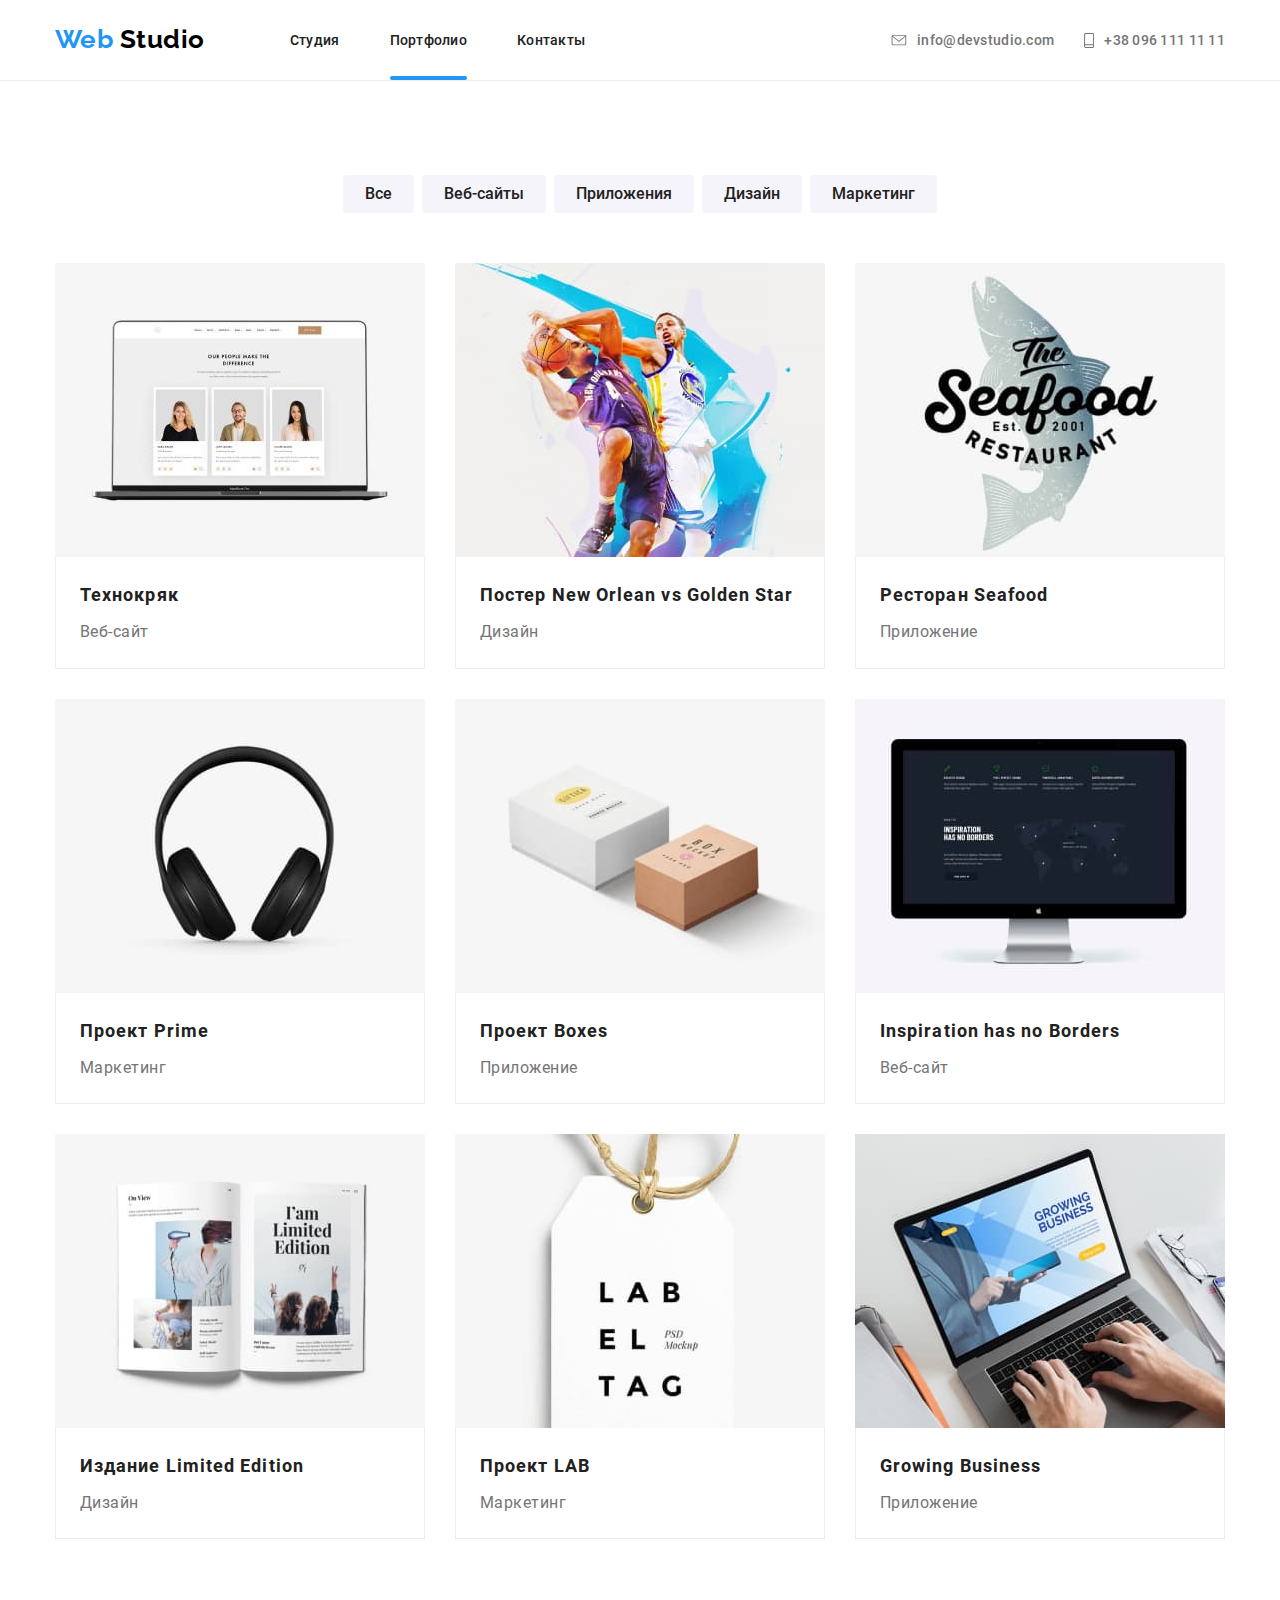
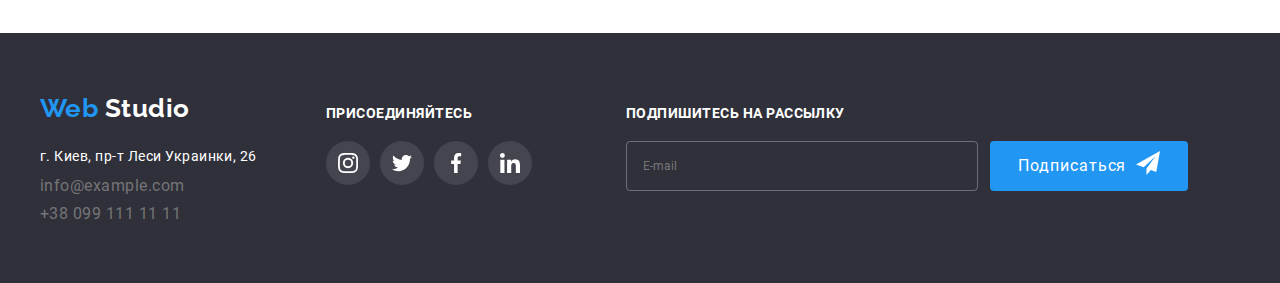
==== portfolio.html @ 74421fc1 "copies the repository goit-markup-hw-06" ====
<!DOCTYPE html>
<html lang="ru">
  <head>
    <meta charset="UTF-8" />
    <meta name="viewport" content="width=device-width, initial-scale=1.0" />
    <title>Портфолио</title>
    <link
      href="https://fonts.googleapis.com/css2?family=Raleway:wght@700&family=Roboto:wght@400;500;700&display=swap"
      rel="stylesheet"
    />
    <link rel="stylesheet" href="./css/normalize.css" />
    <link rel="stylesheet" href="./css/styles.css" />
  </head>
  <body>
    <!-- Header -->
    <header class="border-bottom">
      <div class="container">
        <nav>
          <!-- logo -->
          <a href="./index.html" class="logo"><span>Web</span> Studio</a>
          <!-- Site navigation -->
          <ul class="site-nav">
            <li><a href="./index.html">Студия</a></li>
            <li>
              <a class="current" href="./portfolio.html">Портфолио</a>
            </li>
            <li><a href="#!">Контакты</a></li>
          </ul>
        </nav>
        <a href="mailto:info@example.com" class="header-mail-tel mail">
          <svg class="icon" width="16" height="11">
            <use href="images/symbol-defs-optimized.svg#icon-letter"></use>
          </svg>
          info@devstudio.com</a
        >
        <a href="tel:+380961111111" class="header-mail-tel tel">
          <svg class="icon" width="10" height="15">
            <use href="images/symbol-defs-optimized.svg#icon-tel"></use></svg
          >+38 096 111 11 11</a
        >
      </div>
    </header>
    <!-- Main -->
    <main>
      <!-- Portfolio -->
      <section class="portfolio">
        <div class="container">
          <h1>Наши работы</h1>
          <!-- Filter -->
          <ul class="portfolio-filter">
            <li>
              <button type="button" class="portfolio-filter-button">Все</button>
            </li>
            <li>
              <button type="button" class="portfolio-filter-button">
                Веб-сайты
              </button>
            </li>
            <li>
              <button type="button" class="portfolio-filter-button">
                Приложения
              </button>
            </li>
            <li>
              <button type="button" class="portfolio-filter-button">
                Дизайн
              </button>
            </li>
            <li>
              <button type="button" class="portfolio-filter-button">
                Маркетинг
              </button>
            </li>
          </ul>
          <!-- Works -->
          <ul class="works">
            <li class="item">
              <div class="item-description-scene">
                <div class="item-description">
                  <p>
                    Технокряк это современная площадка распространения
                    коронавируса. Компании используют эту платформу для
                    цифрового шпионажа и атак на защищённые сервера конкурентов.
                  </p>
                </div>
              </div>
              <img
                src="./images/portfolio/works/technokryak.jpg"
                alt="Веб-сайт Технокряк"
                width="370"
              />
              <div class="item-title">
                <h2>Технокряк</h2>
                <p class="portfolio-project-type">Веб-сайт</p>
              </div>
            </li>
            <li class="item">
              <div class="item-description-scene">
                <div class="item-description">
                  <p>
                    Lorem ipsum dolor, sit amet consectetur adipisicing elit.
                    Similique reprehenderit distinctio debitis dolorum enim,
                    eius laboriosam, quibusdam excepturi quasi harum ipsum
                    nesciunt cum vero voluptates ratione veniam sunt dolorem
                    ipsa. 1 Lorem ipsum dolor, sit amet consectetur adipisi
                  </p>
                </div>
              </div>
              <img
                src="./images/portfolio/works/new_orlean_vs_golden_star.jpg"
                alt="Постер New Orlean против Golden Star"
                width="370"
              />
              <div class="item-title">
                <h2>Постер New Orlean vs Golden Star</h2>
                <p class="portfolio-project-type">Дизайн</p>
              </div>
            </li>
            <li class="item">
              <div class="item-description-scene">
                <div class="item-description">
                  <p>
                    Lorem ipsum dolor, sit amet consectetur adipisicing elit.
                    Similique reprehenderit distinctio debitis dolorum enim,
                    eius laboriosam, quibusdam excepturi quasi harum ipsum
                    nesciunt cum vero voluptates ratione veniam sunt dolorem
                    ipsa. 1 Lorem ipsum dolor, sit amet consectetur adipisicing
                    elit. Similique reprehenderit distinctio debitis dolorum
                    enim, eius laboriosam, quibusdam excepturi quasi harum ipsum
                    nesciunt cum vero voluptates ratione veniam sunt dolorem
                    ipsa.
                  </p>
                </div>
              </div>
              <img
                src="./images/portfolio/works/restaurant_seafood.jpg"
                alt="Приложение ресторана Seafood"
                width="370"
              />
              <div class="item-title">
                <h2>Ресторан Seafood</h2>
                <p class="portfolio-project-type">Приложение</p>
              </div>
            </li>
            <li class="item">
              <div class="item-description-scene">
                <div class="item-description">
                  <p>
                    Lorem ipsum dolor, sit amet consectetur adipisicing elit.
                    Similique reprehenderit distinctio debitis dolorum enim,
                    eius laboriosam, quibusdam excepturi quasi harum ipsum
                    nesciunt cum vero voluptates ratione veniam sunt dolorem
                    ipsa.
                  </p>
                </div>
              </div>
              <img
                src="./images/portfolio/works/project_prime.jpg"
                alt="Наушники"
                width="370"
              />
              <div class="item-title">
                <h2>Проект Prime</h2>
                <p class="portfolio-project-type">Маркетинг</p>
              </div>
            </li>
            <li class="item">
              <div class="item-description-scene">
                <div class="item-description">
                  <p>
                    Lorem ipsum dolor, sit amet consectetur adipisicing elit.
                    Similique reprehenderit distinctio debitis dolorum enim,
                    eius laboriosam, quibusdam excepturi quasi harum ipsum
                    nesciunt cum vero voluptates ratione veniam sunt dolorem
                    ipsa.
                  </p>
                </div>
              </div>
              <img
                src="./images/portfolio/works/project_boxes.jpg"
                alt="Коробки"
                width="370"
              />
              <div class="item-title">
                <h2>Проект Boxes</h2>
                <p class="portfolio-project-type">Приложение</p>
              </div>
            </li>
            <li class="item">
              <div class="item-description-scene">
                <div class="item-description">
                  <p>
                    Lorem ipsum dolor, sit amet consectetur adipisicing elit.
                    Similique reprehenderit distinctio debitis dolorum enim,
                    eius laboriosam, quibusdam excepturi quasi harum ipsum
                    nesciunt cum vero voluptates ratione veniam sunt dolorem
                    ipsa.
                  </p>
                </div>
              </div>
              <img
                src="./images/portfolio/works/inspiration_has_no_borders.jpg"
                alt="Монитор"
                width="370"
              />
              <div class="item-title">
                <h2>Inspiration has no Borders</h2>
                <p class="portfolio-project-type">Веб-сайт</p>
              </div>
            </li>
            <li class="item">
              <div class="item-description-scene">
                <div class="item-description">
                  <p>
                    Lorem ipsum dolor, sit amet consectetur adipisicing elit.
                    Similique reprehenderit distinctio debitis dolorum enim,
                    eius laboriosam, quibusdam excepturi quasi harum ipsum
                    nesciunt cum vero voluptates ratione veniam sunt dolorem
                    ipsa.
                  </p>
                </div>
              </div>
              <img
                src="./images/portfolio/works/limited_adition.jpg"
                alt="Журнал"
                width="370"
              />
              <div class="item-title">
                <h2>Издание Limited Edition</h2>
                <p class="portfolio-project-type">Дизайн</p>
              </div>
            </li>
            <li class="item">
              <div class="item-description-scene">
                <div class="item-description">
                  <p>
                    Lorem ipsum dolor, sit amet consectetur adipisicing elit.
                    Similique reprehenderit distinctio debitis dolorum enim,
                    eius laboriosam, quibusdam excepturi quasi harum ipsum
                    nesciunt cum vero voluptates ratione veniam sunt dolorem
                    ipsa.
                  </p>
                </div>
              </div>
              <img
                src="./images/portfolio/works/project_lab.jpg"
                alt="Бирка"
                width="370"
              />
              <div class="item-title">
                <h2>Проект LAB</h2>
                <p class="portfolio-project-type">Маркетинг</p>
              </div>
            </li>
            <li class="item">
              <div class="item-description-scene">
                <div class="item-description">
                  <p>
                    Lorem ipsum dolor, sit amet consectetur adipisicing elit.
                    Similique reprehenderit distinctio debitis dolorum enim,
                    eius laboriosam, quibusdam excepturi quasi harum ipsum
                    nesciunt cum vero voluptates ratione veniam sunt dolorem
                    ipsa.
                  </p>
                </div>
              </div>
              <img
                src="./images/portfolio/works/growing_business.jpg"
                alt="Ноутбук"
                width="370"
              />
              <div class="item-title">
                <h2>Growing Business</h2>
                <p class="portfolio-project-type">Приложение</p>
              </div>
            </li>
          </ul>
        </div>
      </section>
    </main>
    <!-- Footer -->
    <footer>
      <div class="footer container">
        <div class="contacts">
          <a href="./index.html" class="logo"><span>Web</span> Studio</a>
          <address>г. Киев, пр-т Леси Украинки, 26</address>
          <a href="mailto:info@example.com" class="mail-tel"
            >info@example.com</a
          >
          <a href="tel:+380961111111" class="mail-tel">+38 099 111 11 11</a>
        </div>
        <div class="social-networks">
          <p>Присоединяйтесь</p>
          <ul class="items">
            <li class="item">
              <a href="#!">
                <svg width="20" height="20">
                  <title>Inst</title>
                  <use
                    href="images/symbol-defs-optimized.svg#icon-instagram"
                  ></use></svg
              ></a>
            </li>
            <li class="item">
              <a href="#!">
                <svg width="20" height="20">
                  <title>Twitter</title>
                  <use
                    href="images/symbol-defs-optimized.svg#icon-twitter"
                  ></use></svg
              ></a>
            </li>
            <li class="item">
              <a href="#!">
                <svg width="20" height="20">
                  <title>Facebook</title>
                  <use
                    href="images/symbol-defs-optimized.svg#icon-facebook"
                  ></use></svg
              ></a>
            </li>
            <li class="item">
              <a href="#!">
                <svg width="20" height="20">
                  <title>LinkedIn</title>
                  <use
                    href="images/symbol-defs-optimized.svg#icon-linkedin"
                  ></use></svg
              ></a>
            </li>
          </ul>
        </div>
        <div class="distribution">
          <p>Подпишитесь на рассылку</p>
          <form class="subscribe-form" action="#!">
            <input type="email" name="email" / placeholder="E-mail">
            <button type="button" name="subscribe">
              Подписаться
              <svg class="subscribe-svg" width="20" height="20">
                <title>Paper plane</title>
                <use href="images/symbol-defs-optimized.svg#paper-plane"></use>
              </svg>
            </button>
          </form>
        </div>
      </div>
    </footer>
  </body>
</html>
---- css/styles.css ----
/* fonts*/
@font-face {
  font-family: 'roboto';
  src: url('../fonts/Roboto/400.ttf');
  font-weight: 400;
  font-style: normal;
}
@font-face {
  font-family: 'roboto';
  src: url('../fonts/Roboto/500.ttf');
  font-weight: 500;
  font-style: normal;
}
@font-face {
  font-family: 'roboto';
  src: url('../fonts/Roboto/700.ttf');
  font-weight: 700;
  font-style: normal;
}
@font-face {
  font-family: 'roboto';
  src: url('../fonts/Roboto/900.ttf');
  font-weight: 900;
  font-style: normal;
}
@font-face {
  font-family: 'Raleway';
  src: url('../fonts/Raleway/700.ttf');
  font-weight: 700;
  font-style: normal;
}

/* Colors
primary title text(black)      #212121
primary text(grey)             #757575
white                          #FFFFFF
black                          #000000
accent(blue)                   #2196F3
grey color                     #F5F4FA
transparent white              255, 255, 255, 0.6
 */
:root {
  --primary-title-text-color: #212121;
  --primary-text-color: #757575;
  --accent-color: #2196f3;
  --secondary-color: #ffffff;
  --black-color: #000000;
  --mail-tel-color: rgba(255, 255, 255, 1);
  --grey-color: #f5f4fa;
}
html {
  box-sizing: border-box;
}
*,
*::before,
*::after {
  box-sizing: inherit;
  outline-color: var(--accent-color);
}
body {
  color: var(--primary-text-color);
  background-color: #ffffff;
  font-family: roboto, sans-serif;
  font-style: normal;
  letter-spacing: 0.03em;
  margin: 0;
}
h1,
h2,
h3,
h4,
h5,
h6 {
  color: var(--primary-title-text-color);
  margin: 0;
}
h2 {
  font-style: normal;
  font-weight: 700;
  font-size: 36px;
  line-height: 1.17;
  text-align: center;
}
p {
  margin: 0;
}
a {
  color: inherit;
  text-decoration: none;
  transition-duration: 250ms;
  transition-timing-function: cubic-bezier(0.4, 0, 0.2, 1);
}
button {
  transition-duration: 250ms;
  transition-timing-function: cubic-bezier(0.4, 0, 0.2, 1);
}
input[type='text'],
input[type='tel'],
input[type='email'],
textarea {
  display: block;
  padding: 12px 16px;

  border: 1px solid rgba(33, 33, 33, 0.2);
  border-radius: 4px;
  background-color: transparent;
  font-size: 12px;
  line-height: 14px;
  letter-spacing: 0.01em;
  min-width: 448px;
  resize: none;
}

ul {
  margin: 0;
  padding: 0;

  list-style: none;
}
address {
  font-style: normal;
  font-weight: 400;
  font-size: 14px;
  line-height: 1.71;
  color: var(--secondary-color);
}
img {
  display: block;
}
section {
  padding: 94px 0;
}

/* Utilities */
.container {
  margin: 0 auto;
  padding: 0 15px;

  width: 1200px;
}
/* Header */
header > .container {
  display: flex;
  align-items: center;
}
header.border-bottom {
  border-bottom: 1px solid #ececec;
}
/* Logo */
.logo {
  color: var(--black-color);
  font-family: Raleway, sans-serif;
  font-weight: bold;
  font-size: 26px;
  line-height: 1.2;
}
.logo > span {
  color: var(--accent-color);
}
/* Site navigation */
nav {
  display: flex;
  align-items: center;
}
.site-nav {
  margin-left: 85px;

  display: flex;
}
.site-nav .current:after {
  bottom: 0;

  content: '';
  display: block;
  position: absolute;
  height: 4px;
  width: 100%;
  border-radius: 2px;
  background-color: var(--accent-color);
}
.site-nav > li {
  margin-left: 50px;
}
.site-nav > li:first-child {
  margin-left: 0;
}
.site-nav a {
  margin: auto;
  padding: 32px 0;

  display: block;
  position: relative;
  color: var(--primary-title-text-color);
  font-weight: 500;
  font-size: 14px;
  letter-spacing: 0.02em;
}
.site-nav a:hover,
.site-nav a:focus {
  color: var(--accent-color);
}
/* Mail and tel header */
header .tel {
  margin-left: 30px;

  display: flex;
  align-items: center;
}
header .tel > .icon {
  margin-right: 10px;

  fill: currentColor;
}
header .mail {
  margin-left: auto;

  display: flex;
  align-items: center;
}
header .mail > .icon {
  margin-right: 10px;

  fill: currentColor;
}
.header-mail-tel {
  font-weight: 500;
  font-size: 14px;
  letter-spacing: 0.02em;
}
.header-mail-tel:hover,
.header-mail-tel:focus {
  color: var(--accent-color);
}
/* Main index.html */
/* Hero */
.hero {
  margin: 0 auto;
  padding: 200px 0;

  text-align: center;
  max-width: 1600px;
  background-image: linear-gradient(
      rgba(47, 48, 58, 0.8),
      rgba(47, 48, 58, 0.8)
    ),
    url('../images/main/hero_bg.jpg');
  background-position: center;
  background-repeat: no-repeat;
  background-size: cover;
}
.hero h1 {
  margin-bottom: 30px;

  color: var(--secondary-color);
  font-style: normal;
  font-weight: 900;
  font-size: 44px;
  line-height: 1.36;
  letter-spacing: 0.06em;
  text-transform: uppercase;
}
.hero a {
  margin: auto;
  padding: 20px 32px;

  display: inline-block;
  color: var(--secondary-color);
  background-color: var(--accent-color);
  letter-spacing: 0.06em;
  border-radius: 4px;
  min-width: 200px;
  min-height: 50px;
}
/* Our advantages */

.advantages .items {
  display: flex;
}
.advantages .item:not(:first-child) {
  margin-left: 30px;
}
.advantages .item {
  width: 270px;
}
.advantages .background-item {
  margin-bottom: 30px;

  display: flex;
  justify-content: center;
  align-items: center;
  min-width: 270px;
  min-height: 120px;
  background-color: var(--grey-color);
}
.advantages h2 {
  display: none;
}
.advantages h3 {
  margin-bottom: 10px;

  font-weight: 700;
  font-size: 14px;
  text-transform: uppercase;
}
.advantages p {
  font-size: 14px;
  line-height: 1.7;
}
/* What we can */
.we-can {
  padding-top: 0;
}
.we-can .items {
  display: flex;
}
.we-can .item {
  position: relative;
}
.we-can .item:not(:first-child) {
  margin-left: 30px;
}
.we-can h2 {
  margin-bottom: 50px;
}
.we-can .background {
  position: absolute;
  bottom: 0;

  display: flex;
  justify-content: center;
  align-items: center;
  width: 100%;
  height: 70px;
  background-color: rgba(47, 48, 58, 0.8);
}
.we-can .caption {
  font-weight: 700;
  font-size: 14px;
  text-transform: uppercase;
  color: var(--secondary-color);
}
/* Our team */
.team {
  background-color: var(--grey-color);
}
.team h2 {
  margin-bottom: 50px;
}
.team .items {
  display: flex;
}
.team .teammate-card {
  padding-bottom: 24px;

  background-color: var(--secondary-color);
  border-radius: 0 0 4px 4px;
  box-shadow: 0px 4px 4px rgba(0, 0, 0, 0.25);
}
.team .teammate-card:not(:first-child) {
  margin-left: 30px;
}
.team h3 {
  margin-top: 30px;
  margin-bottom: 10px;

  font-style: normal;
  font-weight: 500;
  font-size: 16px;
  line-height: 1.2;
  text-align: center;
}
.team p {
  margin-bottom: 16px;

  font-size: 16px;
  line-height: 1.2;
  text-align: center;
}
.social-networks {
  display: flex;
  justify-content: center;
}
.social-networks .item a {
  display: flex;
  justify-content: center;
  align-items: center;
  min-width: 44px;
  min-height: 44px;
  border-radius: 50%;
  fill: currentColor;
}
.social-networks a:hover,
.social-networks a:focus {
  background-color: var(--accent-color);
  color: var(--secondary-color);
  fill: var(--secondary-color);
}
.social-networks .item:not(:first-child) {
  margin-left: 10px;
}
/* Our clients */
.clients h2 {
  margin-bottom: 50px;

  font-style: normal;
  font-weight: 700;
  font-size: 36px;
  text-align: center;
}
.clients .items {
  display: flex;
  justify-content: center;
}
.clients .items a {
  display: flex;
  justify-content: center;
  align-items: center;
  min-width: 170px;
  min-height: 90px;
  fill: var(--primary-text-color);
  border: 1px solid var(--primary-text-color);
  border-radius: 4px;
}
.clients .items a:hover,
.clients .items a:focus {
  fill: var(--accent-color);
  border: 1px solid var(--accent-color);
}
.clients .item:not(:first-child) {
  margin-left: 30px;
}
/* Main portfolio.html */
/* Portfolio */
.portfolio h1 {
  display: none;
}
.portfolio-filter {
  display: flex;
  justify-content: center;
  margin-bottom: 50px;
}
.portfolio-filter-button {
  padding: 6px 22px;

  border: none;
  border-radius: 4px;
  background-color: var(--grey-color);
  color: var(--primary-title-text-color);
  font-family: Roboto;
  font-weight: 500;
  font-size: 16px;
  line-height: 1.63;
  text-align: center;
}
.portfolio-filter li:not(:first-child) {
  margin-left: 8px;
}
.portfolio-filter-button:hover,
.portfolio-filter-button:focus {
  color: var(--secondary-color);
  background-color: var(--accent-color);
  box-shadow: 0px 4px 4px rgba(0, 0, 0, 0.25);
  cursor: pointer;
}
/* Works */
.works {
  display: flex;
  flex-wrap: wrap;
}
.works .item:not(:nth-child(3n)) {
  margin-right: 30px;
}
.works .item:not(:nth-child(-n + 3)) {
  margin-top: 30px;
}
.works .item:hover,
.works .item:focus {
  box-shadow: 0px 4px 4px rgba(0, 0, 0, 0.25);
  cursor: pointer;
  transition-duration: 250ms;
  transition-timing-function: cubic-bezier(0.4, 0, 0.2, 1);
}
.works .item-title {
  padding: 20px 24px;

  border: 1px solid #eeeeee;
  border-top: none;
}
.portfolio h2 {
  margin: 0 0 4px;

  text-align: left;
  font-weight: 700;
  font-size: 18px;
  line-height: 2;
  letter-spacing: 0.06em;
}
.portfolio-project-type {
  font-size: 16px;
  line-height: 1.9;
}
.works .item {
  position: relative;
}
.works .item-description-scene {
  overflow: hidden;
  position: absolute;
  top: 0;
  left: 0;
  height: 294px;
}
.works .item-description {
  padding: 63px 24px;

  background-color: rgba(33, 150, 243, 0.9);
  transform: translateY(100%);
  transition-duration: 250ms;
  transition-timing-function: cubic-bezier(0.4, 0, 0.2, 1);
  opacity: 0;
}
.works .item:hover .item-description,
.works .item:focus .item-description {
  transform: translateY(0);
  opacity: 1;
}
.item-description p {
  font-size: 18px;
  line-height: 28px;
  color: var(--secondary-color);
}

/* Footer */
footer {
  background-color: #2f303a;
}
.footer {
  padding: 60px 0;

  display: flex;
}
/* Contacts */
.footer .contacts {
  margin-right: 69px;
}
.footer .logo {
  display: block;
  margin-bottom: 20px;
  color: var(--secondary-color);
}
.footer .mail-tel {
  margin-top: 9px;

  display: block;
}
.footer .social-networks {
  padding-top: 12px;

  display: flex;
  flex-direction: column;
  justify-content: start;
}
/* Social-networks */
.footer .social-networks a {
  background-color: rgba(255, 255, 255, 0.1);
  fill: var(--secondary-color);
}
.footer .social-networks a:hover,
.footer .social-networks a:focus {
  background-color: var(--accent-color);
}

.footer .social-networks p {
  margin-bottom: 20px;

  font-weight: 700;
  font-size: 14px;
  text-transform: uppercase;
  color: var(--secondary-color);
}
.footer .social-networks .items {
  display: flex;
}
.footer .social-networks .item:not(:first-child) {
  margin-left: 10px;
}
/* Subscribe */
.footer .distribution {
  padding-top: 12px;
  margin-left: 94px;

  color: var(--secondary-color);
  font-style: normal;
  font-weight: 700;
  font-size: 14px;
  text-transform: uppercase;
}
.footer .subscribe-form {
  margin-top: 20px;

  display: flex;
}
.subscribe-form input[type='email'] {
  padding: 15px 16px;

  min-width: 352px;
  border: 1px solid rgba(255, 255, 255, 0.3);
}
.subscribe-form button {
  margin-left: 12px;
  padding: 10px 28px;

  display: flex;
  border: none;
  border-radius: 4px;
  background-color: var(--accent-color);
  color: var(--secondary-color);
  font-size: 16px;
  line-height: 30px;
  letter-spacing: 0.06em;
  text-align: center;
}
.subscribe-form button:hover {
  cursor: pointer;
}
.subscribe-form .subscribe-svg {
  margin-left: 10px;

  width: 24px;
  height: 24px;
}

/* Modal window */
.backdrop {
  position: fixed;
  top: 0;
  left: 0;
  width: 100%;
  height: 100%;
  background-color: rgba(47, 48, 58, 0.8);
  opacity: 1;
  transition: opacity 250ms cubic-bezier(0.4, 0, 0.2, 1);
}
.backdrop.is-hidden {
  opacity: 0;
  pointer-events: none;
}
.backdrop.is-hidden .modal {
  transform: translate(-50%, -50%) scale(1.1);
}
.modal {
  padding: 40px;
  position: absolute;
  top: 50%;
  left: 50%;
  transform: translate(-50%, -50%) scale(1);

  display: inline-block;
  min-height: 581px;
  min-width: 528px;
  background-color: var(--secondary-color);
  transition: transform 250ms cubic-bezier(0.4, 0, 0.2, 1);
}
.modal .close-button {
  position: absolute;
  right: 8px;
  top: 8px;

  width: 30px;
  height: 30px;
  border: 1px solid rgba(0, 0, 0, 0.1);
  border-radius: 15px;
  background-color: transparent;
}
.modal .close-button:hover {
  fill: var(--accent-color);
  cursor: pointer;
}
.close-svg {
  position: absolute;
  top: 50%;
  left: 50%;
  transform: translate(-50%, -50%);
}
.modal-label {
  margin-bottom: 12px;

  font-weight: 700;
  font-size: 20px;
  line-height: 23px;
  text-align: center;
  letter-spacing: 0.03em;
}
.recall-form label {
  display: block;
  position: relative;
  font-size: 12px;
  line-height: 14px;
  letter-spacing: 0.01em;
}
.recall-form svg {
  position: absolute;
  bottom: 11px;
  left: 12px;
  transition-duration: 250ms;
  transition-timing-function: cubic-bezier(0.4, 0, 0.2, 1);
}
.recall-form input {
  padding-left: 42px;
  transition-duration: 250ms;
  transition-timing-function: cubic-bezier(0.4, 0, 0.2, 1);
}
.recall-form input:focus,
.recall-form textarea:focus,
.recall-form input:focus + svg {
  outline: none;
  fill: var(--accent-color);
  border-color: var(--accent-color);
}
.recall-form .agreements {
  padding-left: 35px;
  display: flex;
  align-items: center;
}
.recall-form .check-input {
  position: absolute;
  appearance: none;
}
.check-input:checked + .checkbox {
  background-color: var(--accent-color);
  border-color: var(--accent-color);
}
.check-input:checked + .checkbox > .checkbox-svg {
  fill: var(--secondary-color);
}
.agreements .checkbox {
  position: absolute;
  border: 2px solid var(--primary-title-text-color);
  border-radius: 2px;
  width: 15px;
  height: 15px;
  left: 14px;
  transition-duration: 250ms;
  transition-timing-function: cubic-bezier(0.4, 0, 0.2, 1);
}
.agreements .checkbox-svg {
  position: absolute;
  top: 0;
  left: 0;
  fill: transparent;
  transition-duration: 250ms;
  transition-timing-function: cubic-bezier(0.4, 0, 0.2, 1);
}

.recall-form .agreements a {
  text-decoration: underline;
  color: var(--accent-color);
}
.recall-form .name,
.recall-form .tel,
.recall-form .mail {
  margin-bottom: 10px;
}
.recall-form .comment {
  margin-bottom: 20px;
}
.agreements {
  margin-bottom: 30px;
}
.recall-form .send-button {
  padding: 10px 55px;
  margin-left: auto;
  margin-right: auto;

  display: flex;
  border: none;
  border-radius: 4px;
  background-color: var(--accent-color);
  color: var(--secondary-color);
  font-size: 16px;
  line-height: 30px;
  letter-spacing: 0.06em;
  text-align: center;
  box-shadow: 0px 4px 4px rgba(0, 0, 0, 0.15);
}
.recall-form .send-button:hover {
  cursor: pointer;
}
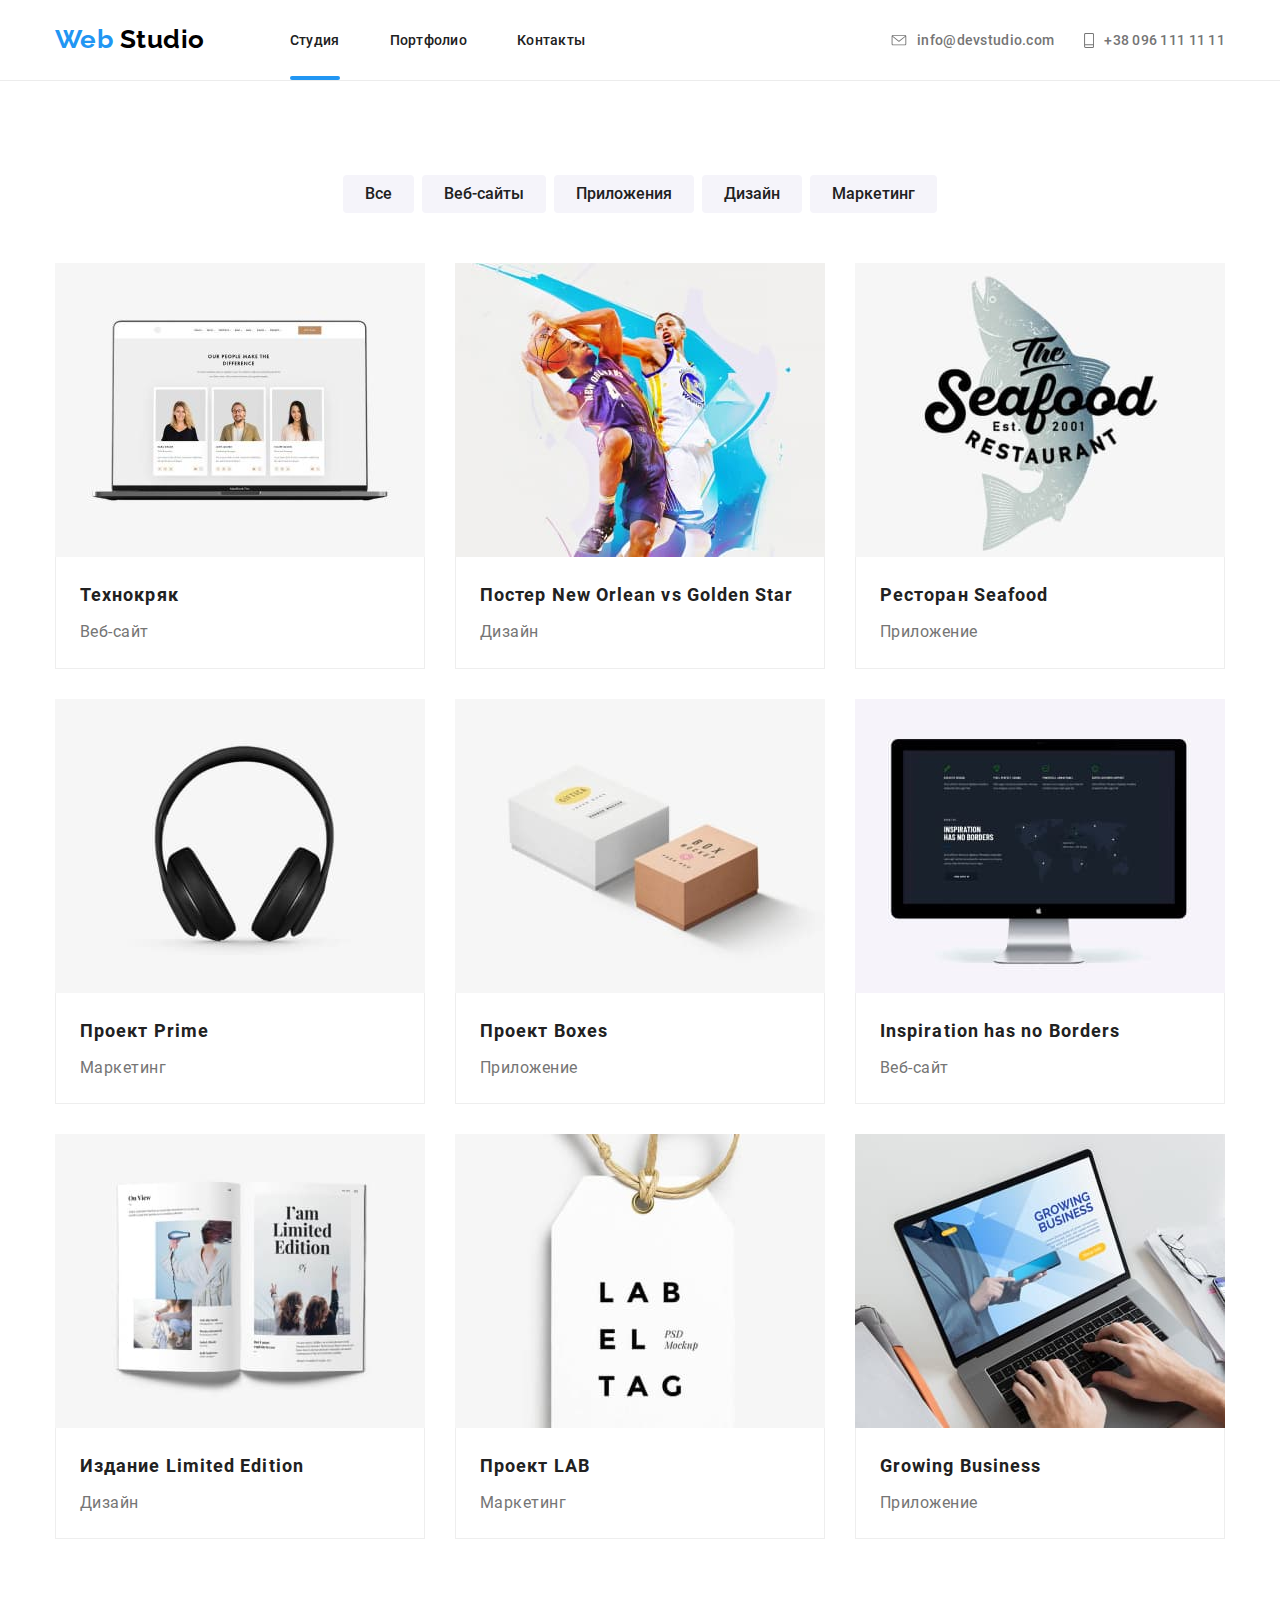
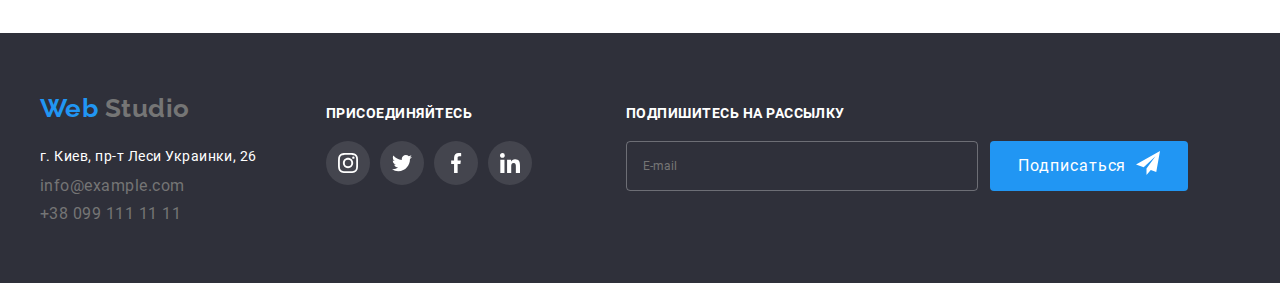
==== commit b5be7066: "adds scss files" ====
--- a/portfolio.html
+++ b/portfolio.html
@@ -4,26 +4,21 @@
     <meta charset="UTF-8" />
     <meta name="viewport" content="width=device-width, initial-scale=1.0" />
     <title>Портфолио</title>
-    <link
-      href="https://fonts.googleapis.com/css2?family=Raleway:wght@700&family=Roboto:wght@400;500;700&display=swap"
-      rel="stylesheet"
-    />
-    <link rel="stylesheet" href="./css/normalize.css" />
-    <link rel="stylesheet" href="./css/styles.css" />
+    <link rel="stylesheet" href="css/portfolio.min.css" />
   </head>
   <body>
     <!-- Header -->
     <header class="border-bottom">
       <div class="container">
-        <nav>
+        <nav class="nav-bar">
           <!-- logo -->
           <a href="./index.html" class="logo"><span>Web</span> Studio</a>
           <!-- Site navigation -->
           <ul class="site-nav">
-            <li><a href="./index.html">Студия</a></li>
-            <li>
-              <a class="current" href="./portfolio.html">Портфолио</a>
-            </li>
+            <li>
+              <a class="current" href="./index.html">Студия</a>
+            </li>
+            <li><a href="./portfolio.html">Портфолио</a></li>
             <li><a href="#!">Контакты</a></li>
           </ul>
         </nav>
@@ -91,7 +86,7 @@
               />
               <div class="item-title">
                 <h2>Технокряк</h2>
-                <p class="portfolio-project-type">Веб-сайт</p>
+                <p class="project-type">Веб-сайт</p>
               </div>
             </li>
             <li class="item">
@@ -113,7 +108,7 @@
               />
               <div class="item-title">
                 <h2>Постер New Orlean vs Golden Star</h2>
-                <p class="portfolio-project-type">Дизайн</p>
+                <p class="project-type">Дизайн</p>
               </div>
             </li>
             <li class="item">
@@ -139,7 +134,7 @@
               />
               <div class="item-title">
                 <h2>Ресторан Seafood</h2>
-                <p class="portfolio-project-type">Приложение</p>
+                <p class="project-type">Приложение</p>
               </div>
             </li>
             <li class="item">
@@ -161,7 +156,7 @@
               />
               <div class="item-title">
                 <h2>Проект Prime</h2>
-                <p class="portfolio-project-type">Маркетинг</p>
+                <p class="project-type">Маркетинг</p>
               </div>
             </li>
             <li class="item">
@@ -183,7 +178,7 @@
               />
               <div class="item-title">
                 <h2>Проект Boxes</h2>
-                <p class="portfolio-project-type">Приложение</p>
+                <p class="project-type">Приложение</p>
               </div>
             </li>
             <li class="item">
@@ -205,7 +200,7 @@
               />
               <div class="item-title">
                 <h2>Inspiration has no Borders</h2>
-                <p class="portfolio-project-type">Веб-сайт</p>
+                <p class="project-type">Веб-сайт</p>
               </div>
             </li>
             <li class="item">
@@ -227,7 +222,7 @@
               />
               <div class="item-title">
                 <h2>Издание Limited Edition</h2>
-                <p class="portfolio-project-type">Дизайн</p>
+                <p class="project-type">Дизайн</p>
               </div>
             </li>
             <li class="item">
@@ -249,7 +244,7 @@
               />
               <div class="item-title">
                 <h2>Проект LAB</h2>
-                <p class="portfolio-project-type">Маркетинг</p>
+                <p class="project-type">Маркетинг</p>
               </div>
             </li>
             <li class="item">
@@ -271,7 +266,7 @@
               />
               <div class="item-title">
                 <h2>Growing Business</h2>
-                <p class="portfolio-project-type">Приложение</p>
+                <p class="project-type">Приложение</p>
               </div>
             </li>
           </ul>
@@ -330,7 +325,7 @@
             </li>
           </ul>
         </div>
-        <div class="distribution">
+        <div class="subscribe">
           <p>Подпишитесь на рассылку</p>
           <form class="subscribe-form" action="#!">
             <input type="email" name="email" / placeholder="E-mail">
--- a/css/portfolio.min.css
+++ b/css/portfolio.min.css
@@ -0,0 +1,2 @@
+@font-face{font-family:'roboto';src:url("../fonts/Roboto/400.ttf");font-weight:400;font-style:normal}@font-face{font-family:'roboto';src:url("../fonts/Roboto/500.ttf");font-weight:500;font-style:normal}@font-face{font-family:'roboto';src:url("../fonts/Roboto/700.ttf");font-weight:700;font-style:normal}@font-face{font-family:'roboto';src:url("../fonts/Roboto/900.ttf");font-weight:900;font-style:normal}@font-face{font-family:'Raleway';src:url("../fonts/Raleway/700.ttf");font-weight:700;font-style:normal}/*! normalize.css v8.0.1 | MIT License | github.com/necolas/normalize.css */html{line-height:1.15;-webkit-text-size-adjust:100%}body{margin:0}main{display:block}h1{font-size:2em;margin:0.67em 0}hr{box-sizing:content-box;height:0;overflow:visible}pre{font-family:monospace, monospace;font-size:1em}a{background-color:transparent}abbr[title]{border-bottom:none;text-decoration:underline;text-decoration:underline dotted}b,strong{font-weight:bolder}code,kbd,samp{font-family:monospace, monospace;font-size:1em}small{font-size:80%}sub,sup{font-size:75%;line-height:0;position:relative;vertical-align:baseline}sub{bottom:-0.25em}sup{top:-0.5em}img{border-style:none}button,input,optgroup,select,textarea{font-family:inherit;font-size:100%;line-height:1.15;margin:0}button,input{overflow:visible}button,select{text-transform:none}button,[type="button"],[type="reset"],[type="submit"]{-webkit-appearance:button}button::-moz-focus-inner,[type="button"]::-moz-focus-inner,[type="reset"]::-moz-focus-inner,[type="submit"]::-moz-focus-inner{border-style:none;padding:0}button:-moz-focusring,[type="button"]:-moz-focusring,[type="reset"]:-moz-focusring,[type="submit"]:-moz-focusring{outline:1px dotted ButtonText}fieldset{padding:0.35em 0.75em 0.625em}legend{box-sizing:border-box;color:inherit;display:table;max-width:100%;padding:0;white-space:normal}progress{vertical-align:baseline}textarea{overflow:auto}[type="checkbox"],[type="radio"]{box-sizing:border-box;padding:0}[type="number"]::-webkit-inner-spin-button,[type="number"]::-webkit-outer-spin-button{height:auto}[type="search"]{-webkit-appearance:textfield;outline-offset:-2px}[type="search"]::-webkit-search-decoration{-webkit-appearance:none}::-webkit-file-upload-button{-webkit-appearance:button;font:inherit}details{display:block}summary{display:list-item}template{display:none}[hidden]{display:none}html{box-sizing:border-box}*,*::before,*::after{box-sizing:inherit;outline-color:#2196f3}body{color:#757575;background-color:#ffffff;font-family:roboto, sans-serif;font-style:normal;letter-spacing:0.03em;margin:0}h1,h2,h3,h4,h5,h6{color:#212121;margin:0}h2{font-style:normal;font-weight:700;font-size:36px;line-height:1.17;text-align:center}p{margin:0}a{color:inherit;text-decoration:none}input[type='text'],input[type='tel'],input[type='email'],textarea{display:block;padding:12px 16px;border:1px solid rgba(33,33,33,0.2);border-radius:4px;background-color:transparent;font-size:12px;line-height:14px;letter-spacing:0.01em;min-width:448px;resize:none}ul{margin:0;padding:0;list-style:none}address{font-style:normal;font-weight:400;font-size:14px;line-height:1.71;color:#fff}img{display:block}section{padding:94px 0}.container{margin:0 auto;padding:0 15px;width:1200px}button,a,.backdrop,.modal{transition-duration:250ms;transition-timing-function:cubic-bezier(0.4, 0, 0.2, 1)}.logo{color:#000;font-family:Raleway, sans-serif;font-weight:bold;font-size:26px;line-height:1.2}.logo span{color:#2196f3}header .container{display:flex;align-items:center}header.border-bottom{border-bottom:1px solid #ececec}.nav-bar{display:flex;align-items:center}.site-nav{margin-left:85px;display:flex}.site-nav .current:after{bottom:0;content:'';display:block;position:absolute;height:4px;width:100%;border-radius:2px;background-color:#2196f3}.site-nav>li{margin-left:50px}.site-nav>li:first-child{margin-left:0}.site-nav a{margin:auto;padding:32px 0;display:block;position:relative;color:#212121;font-weight:500;font-size:14px;letter-spacing:0.02em}.site-nav a:hover,.site-nav a:focus{color:#2196f3}header .tel{margin-left:30px;display:flex;align-items:center}header .tel .icon{margin-right:10px;fill:currentColor}header .mail{margin-left:auto;display:flex;align-items:center}header .mail .icon{margin-right:10px;fill:currentColor}.header-mail-tel{font-weight:500;font-size:14px;letter-spacing:0.02em}.header-mail-tel:hover,.header-mail-tel:focus{color:#2196f3}.portfolio h1{display:none}.portfolio-filter{display:flex;justify-content:center;margin-bottom:50px}.portfolio-filter li:not(:first-child){margin-left:8px}.portfolio-filter-button{padding:6px 22px;border:none;border-radius:4px;background-color:#f5f4fa;color:#212121;font-family:Roboto;font-weight:500;font-size:16px;line-height:1.63;text-align:center}.portfolio-filter-button:hover,.portfolio-filter-button:focus{color:#fff;background-color:#2196f3;box-shadow:0px 4px 4px rgba(0,0,0,0.25);cursor:pointer}.works{display:flex;flex-wrap:wrap}.works .item{position:relative}.works .item-title{padding:20px 24px;border:1px solid #eeeeee;border-top:none}.works .item-description-scene{overflow:hidden;position:absolute;top:0;left:0;height:294px}.works .item-description{padding:63px 24px;background-color:rgba(33,150,243,0.9);transform:translateY(100%);transition-duration:250ms;transition-timing-function:cubic-bezier(0.4, 0, 0.2, 1);opacity:0}.works .item-description p{font-size:18px;line-height:28px;color:#fff}.works .item:not(:nth-child(3n)){margin-right:30px}.works .item:not(:nth-child(-n+3)){margin-top:30px}.works .item:hover,.works .item:focus{box-shadow:0px 4px 4px rgba(0,0,0,0.25);cursor:pointer;transition-duration:250ms;transition-timing-function:cubic-bezier(0.4, 0, 0.2, 1)}.works .item:hover .item-description,.works .item:focus .item-description{transform:translateY(0);opacity:1}.works h2{margin:0 0 4px;text-align:left;font-weight:700;font-size:18px;line-height:2;letter-spacing:0.06em}.works .project-type{font-size:16px;line-height:1.9}footer{background-color:#2f303a}.footer{padding:60px 0;display:flex}.footer .contacts{margin-right:69px}.footer .logo{display:block;margin-bottom:20px;color:var(--secondary-color)}.footer .mail-tel{margin-top:9px;display:block}.footer .social-networks{padding-top:12px;display:flex;flex-direction:column;justify-content:start}.footer .social-networks a{display:flex;justify-content:center;align-items:center;min-width:44px;min-height:44px;border-radius:50%;background-color:rgba(255,255,255,0.1);fill:#fff}.footer .social-networks a:hover,.footer .social-networks a:focus{background-color:#2196f3}.footer .social-networks p{margin-bottom:20px;font-weight:700;font-size:14px;text-transform:uppercase;color:#fff}.footer .social-networks .items{display:flex}.footer .social-networks .item:not(:first-child){margin-left:10px}.subscribe{padding-top:12px;margin-left:94px;color:#fff;font-style:normal;font-weight:700;font-size:14px;text-transform:uppercase}.subscribe-form{margin-top:20px;display:flex}.subscribe-form input[type='email']{padding:15px 16px;min-width:352px;border:1px solid rgba(255,255,255,0.3)}.subscribe-form button{margin-left:12px;padding:10px 28px;display:flex;border:none;border-radius:4px;background-color:#2196f3;color:#fff;font-size:16px;line-height:30px;letter-spacing:0.06em;text-align:center}.subscribe-form button:hover{cursor:pointer}.subscribe-form .subscribe-svg{margin-left:10px;width:24px;height:24px}
+/*# sourceMappingURL=portfolio.min.css.map */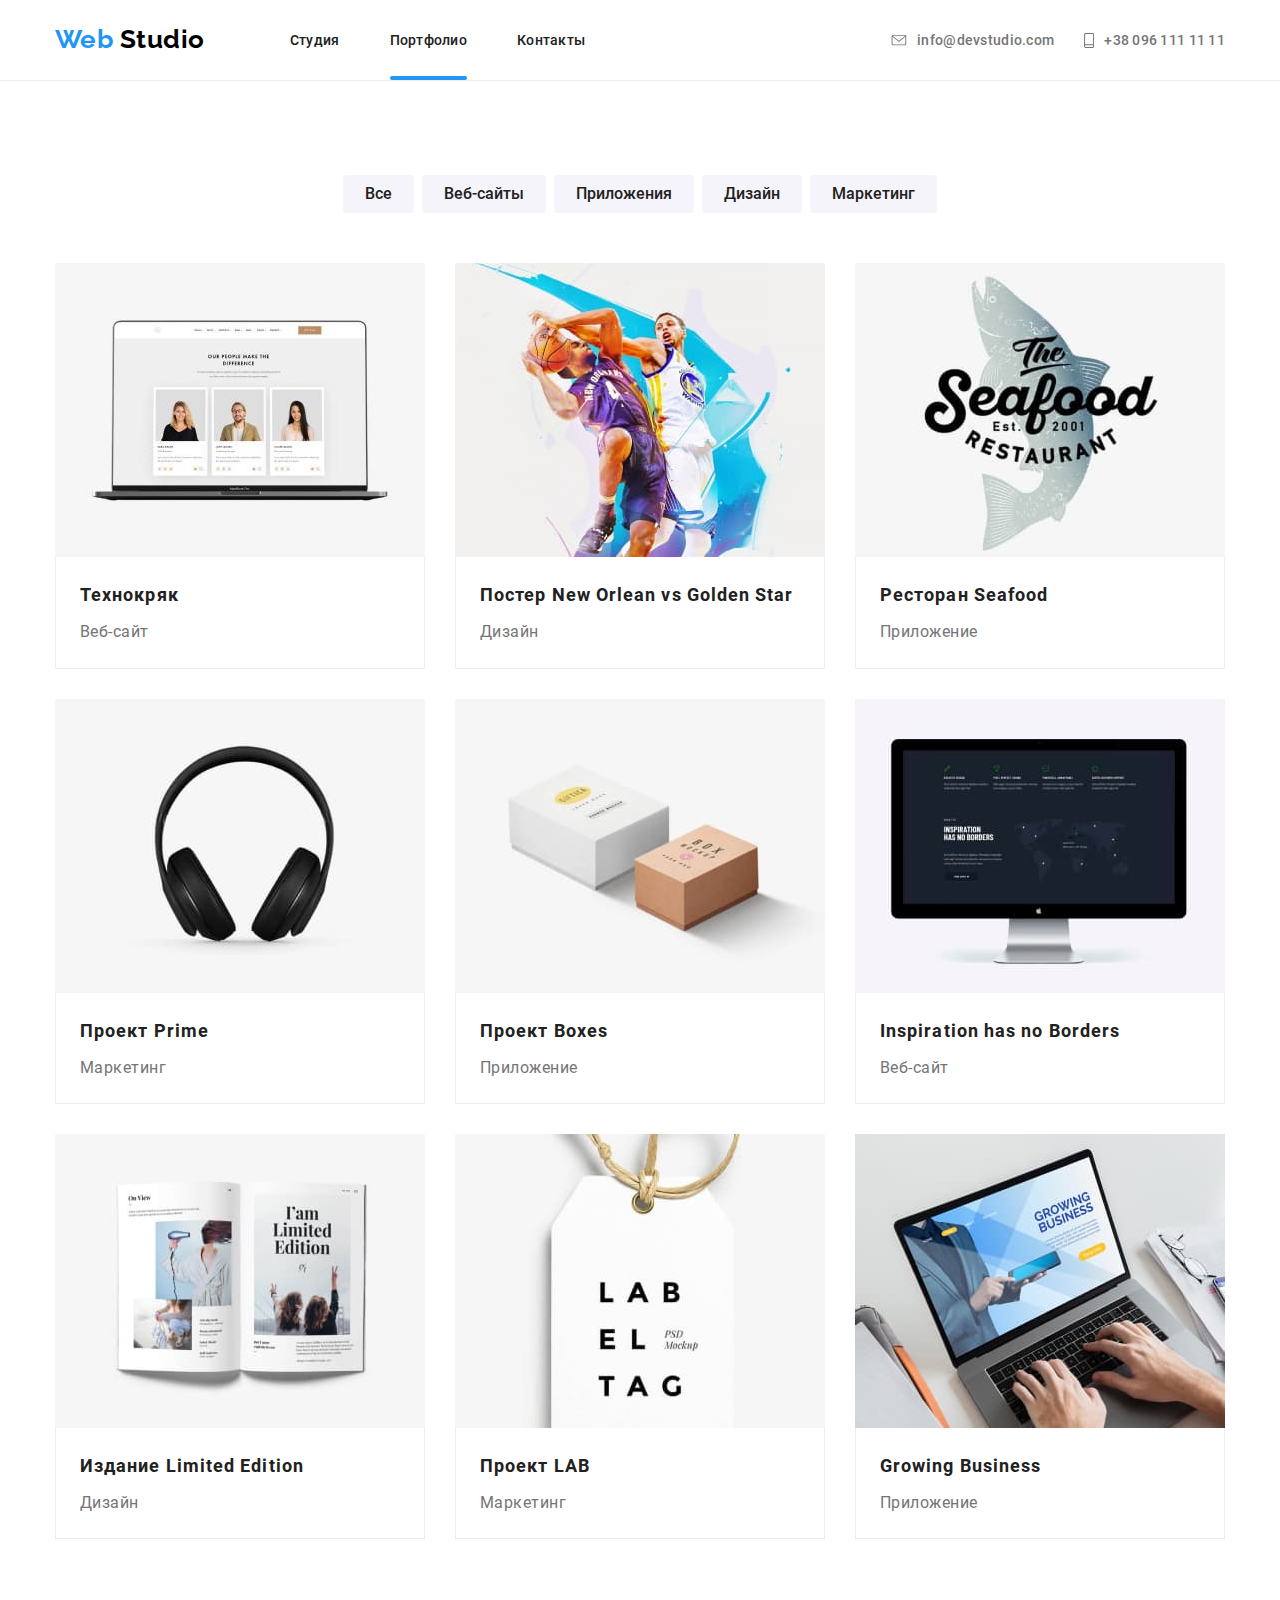
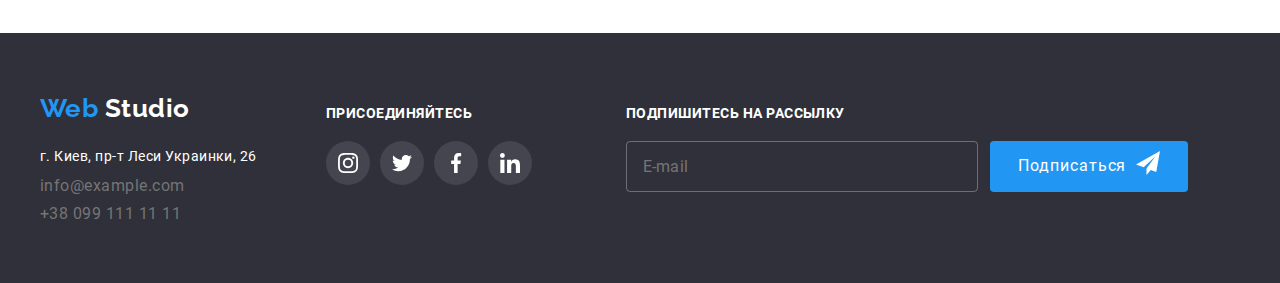
==== commit 75b357e0: "Fixes logo color" ====
--- a/portfolio.html
+++ b/portfolio.html
@@ -16,9 +16,9 @@
           <!-- Site navigation -->
           <ul class="site-nav">
             <li>
-              <a class="current" href="./index.html">Студия</a>
-            </li>
-            <li><a href="./portfolio.html">Портфолио</a></li>
+              <a href="./index.html">Студия</a>
+            </li>
+            <li><a class="current" href="./portfolio.html">Портфолио</a></li>
             <li><a href="#!">Контакты</a></li>
           </ul>
         </nav>
--- a/css/portfolio.min.css
+++ b/css/portfolio.min.css
@@ -1,2 +1,2 @@
-@font-face{font-family:'roboto';src:url("../fonts/Roboto/400.ttf");font-weight:400;font-style:normal}@font-face{font-family:'roboto';src:url("../fonts/Roboto/500.ttf");font-weight:500;font-style:normal}@font-face{font-family:'roboto';src:url("../fonts/Roboto/700.ttf");font-weight:700;font-style:normal}@font-face{font-family:'roboto';src:url("../fonts/Roboto/900.ttf");font-weight:900;font-style:normal}@font-face{font-family:'Raleway';src:url("../fonts/Raleway/700.ttf");font-weight:700;font-style:normal}/*! normalize.css v8.0.1 | MIT License | github.com/necolas/normalize.css */html{line-height:1.15;-webkit-text-size-adjust:100%}body{margin:0}main{display:block}h1{font-size:2em;margin:0.67em 0}hr{box-sizing:content-box;height:0;overflow:visible}pre{font-family:monospace, monospace;font-size:1em}a{background-color:transparent}abbr[title]{border-bottom:none;text-decoration:underline;text-decoration:underline dotted}b,strong{font-weight:bolder}code,kbd,samp{font-family:monospace, monospace;font-size:1em}small{font-size:80%}sub,sup{font-size:75%;line-height:0;position:relative;vertical-align:baseline}sub{bottom:-0.25em}sup{top:-0.5em}img{border-style:none}button,input,optgroup,select,textarea{font-family:inherit;font-size:100%;line-height:1.15;margin:0}button,input{overflow:visible}button,select{text-transform:none}button,[type="button"],[type="reset"],[type="submit"]{-webkit-appearance:button}button::-moz-focus-inner,[type="button"]::-moz-focus-inner,[type="reset"]::-moz-focus-inner,[type="submit"]::-moz-focus-inner{border-style:none;padding:0}button:-moz-focusring,[type="button"]:-moz-focusring,[type="reset"]:-moz-focusring,[type="submit"]:-moz-focusring{outline:1px dotted ButtonText}fieldset{padding:0.35em 0.75em 0.625em}legend{box-sizing:border-box;color:inherit;display:table;max-width:100%;padding:0;white-space:normal}progress{vertical-align:baseline}textarea{overflow:auto}[type="checkbox"],[type="radio"]{box-sizing:border-box;padding:0}[type="number"]::-webkit-inner-spin-button,[type="number"]::-webkit-outer-spin-button{height:auto}[type="search"]{-webkit-appearance:textfield;outline-offset:-2px}[type="search"]::-webkit-search-decoration{-webkit-appearance:none}::-webkit-file-upload-button{-webkit-appearance:button;font:inherit}details{display:block}summary{display:list-item}template{display:none}[hidden]{display:none}html{box-sizing:border-box}*,*::before,*::after{box-sizing:inherit;outline-color:#2196f3}body{color:#757575;background-color:#ffffff;font-family:roboto, sans-serif;font-style:normal;letter-spacing:0.03em;margin:0}h1,h2,h3,h4,h5,h6{color:#212121;margin:0}h2{font-style:normal;font-weight:700;font-size:36px;line-height:1.17;text-align:center}p{margin:0}a{color:inherit;text-decoration:none}input[type='text'],input[type='tel'],input[type='email'],textarea{display:block;padding:12px 16px;border:1px solid rgba(33,33,33,0.2);border-radius:4px;background-color:transparent;font-size:12px;line-height:14px;letter-spacing:0.01em;min-width:448px;resize:none}ul{margin:0;padding:0;list-style:none}address{font-style:normal;font-weight:400;font-size:14px;line-height:1.71;color:#fff}img{display:block}section{padding:94px 0}.container{margin:0 auto;padding:0 15px;width:1200px}button,a,.backdrop,.modal{transition-duration:250ms;transition-timing-function:cubic-bezier(0.4, 0, 0.2, 1)}.logo{color:#000;font-family:Raleway, sans-serif;font-weight:bold;font-size:26px;line-height:1.2}.logo span{color:#2196f3}header .container{display:flex;align-items:center}header.border-bottom{border-bottom:1px solid #ececec}.nav-bar{display:flex;align-items:center}.site-nav{margin-left:85px;display:flex}.site-nav .current:after{bottom:0;content:'';display:block;position:absolute;height:4px;width:100%;border-radius:2px;background-color:#2196f3}.site-nav>li{margin-left:50px}.site-nav>li:first-child{margin-left:0}.site-nav a{margin:auto;padding:32px 0;display:block;position:relative;color:#212121;font-weight:500;font-size:14px;letter-spacing:0.02em}.site-nav a:hover,.site-nav a:focus{color:#2196f3}header .tel{margin-left:30px;display:flex;align-items:center}header .tel .icon{margin-right:10px;fill:currentColor}header .mail{margin-left:auto;display:flex;align-items:center}header .mail .icon{margin-right:10px;fill:currentColor}.header-mail-tel{font-weight:500;font-size:14px;letter-spacing:0.02em}.header-mail-tel:hover,.header-mail-tel:focus{color:#2196f3}.portfolio h1{display:none}.portfolio-filter{display:flex;justify-content:center;margin-bottom:50px}.portfolio-filter li:not(:first-child){margin-left:8px}.portfolio-filter-button{padding:6px 22px;border:none;border-radius:4px;background-color:#f5f4fa;color:#212121;font-family:Roboto;font-weight:500;font-size:16px;line-height:1.63;text-align:center}.portfolio-filter-button:hover,.portfolio-filter-button:focus{color:#fff;background-color:#2196f3;box-shadow:0px 4px 4px rgba(0,0,0,0.25);cursor:pointer}.works{display:flex;flex-wrap:wrap}.works .item{position:relative}.works .item-title{padding:20px 24px;border:1px solid #eeeeee;border-top:none}.works .item-description-scene{overflow:hidden;position:absolute;top:0;left:0;height:294px}.works .item-description{padding:63px 24px;background-color:rgba(33,150,243,0.9);transform:translateY(100%);transition-duration:250ms;transition-timing-function:cubic-bezier(0.4, 0, 0.2, 1);opacity:0}.works .item-description p{font-size:18px;line-height:28px;color:#fff}.works .item:not(:nth-child(3n)){margin-right:30px}.works .item:not(:nth-child(-n+3)){margin-top:30px}.works .item:hover,.works .item:focus{box-shadow:0px 4px 4px rgba(0,0,0,0.25);cursor:pointer;transition-duration:250ms;transition-timing-function:cubic-bezier(0.4, 0, 0.2, 1)}.works .item:hover .item-description,.works .item:focus .item-description{transform:translateY(0);opacity:1}.works h2{margin:0 0 4px;text-align:left;font-weight:700;font-size:18px;line-height:2;letter-spacing:0.06em}.works .project-type{font-size:16px;line-height:1.9}footer{background-color:#2f303a}.footer{padding:60px 0;display:flex}.footer .contacts{margin-right:69px}.footer .logo{display:block;margin-bottom:20px;color:var(--secondary-color)}.footer .mail-tel{margin-top:9px;display:block}.footer .social-networks{padding-top:12px;display:flex;flex-direction:column;justify-content:start}.footer .social-networks a{display:flex;justify-content:center;align-items:center;min-width:44px;min-height:44px;border-radius:50%;background-color:rgba(255,255,255,0.1);fill:#fff}.footer .social-networks a:hover,.footer .social-networks a:focus{background-color:#2196f3}.footer .social-networks p{margin-bottom:20px;font-weight:700;font-size:14px;text-transform:uppercase;color:#fff}.footer .social-networks .items{display:flex}.footer .social-networks .item:not(:first-child){margin-left:10px}.subscribe{padding-top:12px;margin-left:94px;color:#fff;font-style:normal;font-weight:700;font-size:14px;text-transform:uppercase}.subscribe-form{margin-top:20px;display:flex}.subscribe-form input[type='email']{padding:15px 16px;min-width:352px;border:1px solid rgba(255,255,255,0.3)}.subscribe-form button{margin-left:12px;padding:10px 28px;display:flex;border:none;border-radius:4px;background-color:#2196f3;color:#fff;font-size:16px;line-height:30px;letter-spacing:0.06em;text-align:center}.subscribe-form button:hover{cursor:pointer}.subscribe-form .subscribe-svg{margin-left:10px;width:24px;height:24px}
+@font-face{font-family:'roboto';src:url("../fonts/Roboto/400.ttf");font-weight:400;font-style:normal}@font-face{font-family:'roboto';src:url("../fonts/Roboto/500.ttf");font-weight:500;font-style:normal}@font-face{font-family:'roboto';src:url("../fonts/Roboto/700.ttf");font-weight:700;font-style:normal}@font-face{font-family:'roboto';src:url("../fonts/Roboto/900.ttf");font-weight:900;font-style:normal}@font-face{font-family:'Raleway';src:url("../fonts/Raleway/700.ttf");font-weight:700;font-style:normal}/*! normalize.css v8.0.1 | MIT License | github.com/necolas/normalize.css */html{line-height:1.15;-webkit-text-size-adjust:100%}body{margin:0}main{display:block}h1{font-size:2em;margin:0.67em 0}hr{box-sizing:content-box;height:0;overflow:visible}pre{font-family:monospace, monospace;font-size:1em}a{background-color:transparent}abbr[title]{border-bottom:none;text-decoration:underline;text-decoration:underline dotted}b,strong{font-weight:bolder}code,kbd,samp{font-family:monospace, monospace;font-size:1em}small{font-size:80%}sub,sup{font-size:75%;line-height:0;position:relative;vertical-align:baseline}sub{bottom:-0.25em}sup{top:-0.5em}img{border-style:none}button,input,optgroup,select,textarea{font-family:inherit;font-size:100%;line-height:1.15;margin:0}button,input{overflow:visible}button,select{text-transform:none}button,[type="button"],[type="reset"],[type="submit"]{-webkit-appearance:button}button::-moz-focus-inner,[type="button"]::-moz-focus-inner,[type="reset"]::-moz-focus-inner,[type="submit"]::-moz-focus-inner{border-style:none;padding:0}button:-moz-focusring,[type="button"]:-moz-focusring,[type="reset"]:-moz-focusring,[type="submit"]:-moz-focusring{outline:1px dotted ButtonText}fieldset{padding:0.35em 0.75em 0.625em}legend{box-sizing:border-box;color:inherit;display:table;max-width:100%;padding:0;white-space:normal}progress{vertical-align:baseline}textarea{overflow:auto}[type="checkbox"],[type="radio"]{box-sizing:border-box;padding:0}[type="number"]::-webkit-inner-spin-button,[type="number"]::-webkit-outer-spin-button{height:auto}[type="search"]{-webkit-appearance:textfield;outline-offset:-2px}[type="search"]::-webkit-search-decoration{-webkit-appearance:none}::-webkit-file-upload-button{-webkit-appearance:button;font:inherit}details{display:block}summary{display:list-item}template{display:none}[hidden]{display:none}html{box-sizing:border-box}*,*::before,*::after{box-sizing:inherit;outline-color:#2196f3}body{color:#757575;background-color:#ffffff;font-family:roboto, sans-serif;font-style:normal;letter-spacing:0.03em;margin:0}h1,h2,h3,h4,h5,h6{color:#212121;margin:0}h2{font-style:normal;font-weight:700;font-size:36px;line-height:1.17;text-align:center}p{margin:0}a{color:inherit;text-decoration:none}input[type='text'],input[type='tel'],input[type='email'],textarea{display:block;padding:12px 16px;border:1px solid rgba(33,33,33,0.2);border-radius:4px;background-color:transparent;font-size:12px;line-height:14px;letter-spacing:0.01em;min-width:448px;resize:none}ul{margin:0;padding:0;list-style:none}address{font-style:normal;font-weight:400;font-size:14px;line-height:1.71;color:#fff}img{display:block}section{padding:94px 0}.container{margin:0 auto;padding:0 15px;width:1200px}button,a,.backdrop,.modal{transition-duration:250ms;transition-timing-function:cubic-bezier(0.4, 0, 0.2, 1)}.logo{color:#000;font-family:Raleway, sans-serif;font-weight:bold;font-size:26px;line-height:1.2}.logo span{color:#2196f3}header .container{display:flex;align-items:center}header.border-bottom{border-bottom:1px solid #ececec}.nav-bar{display:flex;align-items:center}.site-nav{margin-left:85px;display:flex}.site-nav .current:after{bottom:0;content:'';display:block;position:absolute;height:4px;width:100%;border-radius:2px;background-color:#2196f3}.site-nav>li{margin-left:50px}.site-nav>li:first-child{margin-left:0}.site-nav a{margin:auto;padding:32px 0;display:block;position:relative;color:#212121;font-weight:500;font-size:14px;letter-spacing:0.02em}.site-nav a:hover,.site-nav a:focus{color:#2196f3}header .tel{margin-left:30px;display:flex;align-items:center}header .tel .icon{margin-right:10px;fill:currentColor}header .mail{margin-left:auto;display:flex;align-items:center}header .mail .icon{margin-right:10px;fill:currentColor}.header-mail-tel{font-weight:500;font-size:14px;letter-spacing:0.02em}.header-mail-tel:hover,.header-mail-tel:focus{color:#2196f3}.portfolio h1{display:none}.portfolio-filter{display:flex;justify-content:center;margin-bottom:50px}.portfolio-filter li:not(:first-child){margin-left:8px}.portfolio-filter-button{padding:6px 22px;border:none;border-radius:4px;background-color:#f5f4fa;color:#212121;font-family:Roboto;font-weight:500;font-size:16px;line-height:1.63;text-align:center}.portfolio-filter-button:hover,.portfolio-filter-button:focus{color:#fff;background-color:#2196f3;box-shadow:0px 4px 4px rgba(0,0,0,0.25);cursor:pointer}.works{display:flex;flex-wrap:wrap}.works .item{position:relative}.works .item-title{padding:20px 24px;border:1px solid #eeeeee;border-top:none}.works .item-description-scene{overflow:hidden;position:absolute;top:0;left:0;height:294px}.works .item-description{padding:63px 24px;background-color:rgba(33,150,243,0.9);transform:translateY(100%);transition-duration:250ms;transition-timing-function:cubic-bezier(0.4, 0, 0.2, 1);opacity:0}.works .item-description p{font-size:18px;line-height:28px;color:#fff}.works .item:not(:nth-child(3n)){margin-right:30px}.works .item:not(:nth-child(-n+3)){margin-top:30px}.works .item:hover,.works .item:focus{box-shadow:0px 4px 4px rgba(0,0,0,0.25);cursor:pointer;transition-duration:250ms;transition-timing-function:cubic-bezier(0.4, 0, 0.2, 1)}.works .item:hover .item-description,.works .item:focus .item-description{transform:translateY(0);opacity:1}.works h2{margin:0 0 4px;text-align:left;font-weight:700;font-size:18px;line-height:2;letter-spacing:0.06em}.works .project-type{font-size:16px;line-height:1.9}footer{background-color:#2f303a}.footer{padding:60px 0;display:flex}.footer .logo{display:block;margin-bottom:20px;color:#fff}.footer .contacts{margin-right:69px}.footer .mail-tel{margin-top:9px;display:block}.footer .social-networks{padding-top:12px;display:flex;flex-direction:column;justify-content:start}.footer .social-networks a{display:flex;justify-content:center;align-items:center;min-width:44px;min-height:44px;border-radius:50%;background-color:rgba(255,255,255,0.1);fill:#fff}.footer .social-networks a:hover,.footer .social-networks a:focus{background-color:#2196f3}.footer .social-networks p{margin-bottom:20px;font-weight:700;font-size:14px;text-transform:uppercase;color:#fff}.footer .social-networks .items{display:flex}.footer .social-networks .item:not(:first-child){margin-left:10px}.subscribe{padding-top:12px;margin-left:94px;color:#fff;font-style:normal;font-weight:700;font-size:14px;text-transform:uppercase}.subscribe-form{margin-top:20px;display:flex}.subscribe-form input[type='email']{padding:15px 16px;min-width:352px;color:#fff;font-size:16px;border:1px solid rgba(255,255,255,0.3)}.subscribe-form button{margin-left:12px;padding:10px 28px;display:flex;border:none;border-radius:4px;background-color:#2196f3;color:#fff;font-size:16px;line-height:30px;letter-spacing:0.06em;text-align:center}.subscribe-form button:hover{cursor:pointer}.subscribe-form .subscribe-svg{margin-left:10px;width:24px;height:24px}
 /*# sourceMappingURL=portfolio.min.css.map */